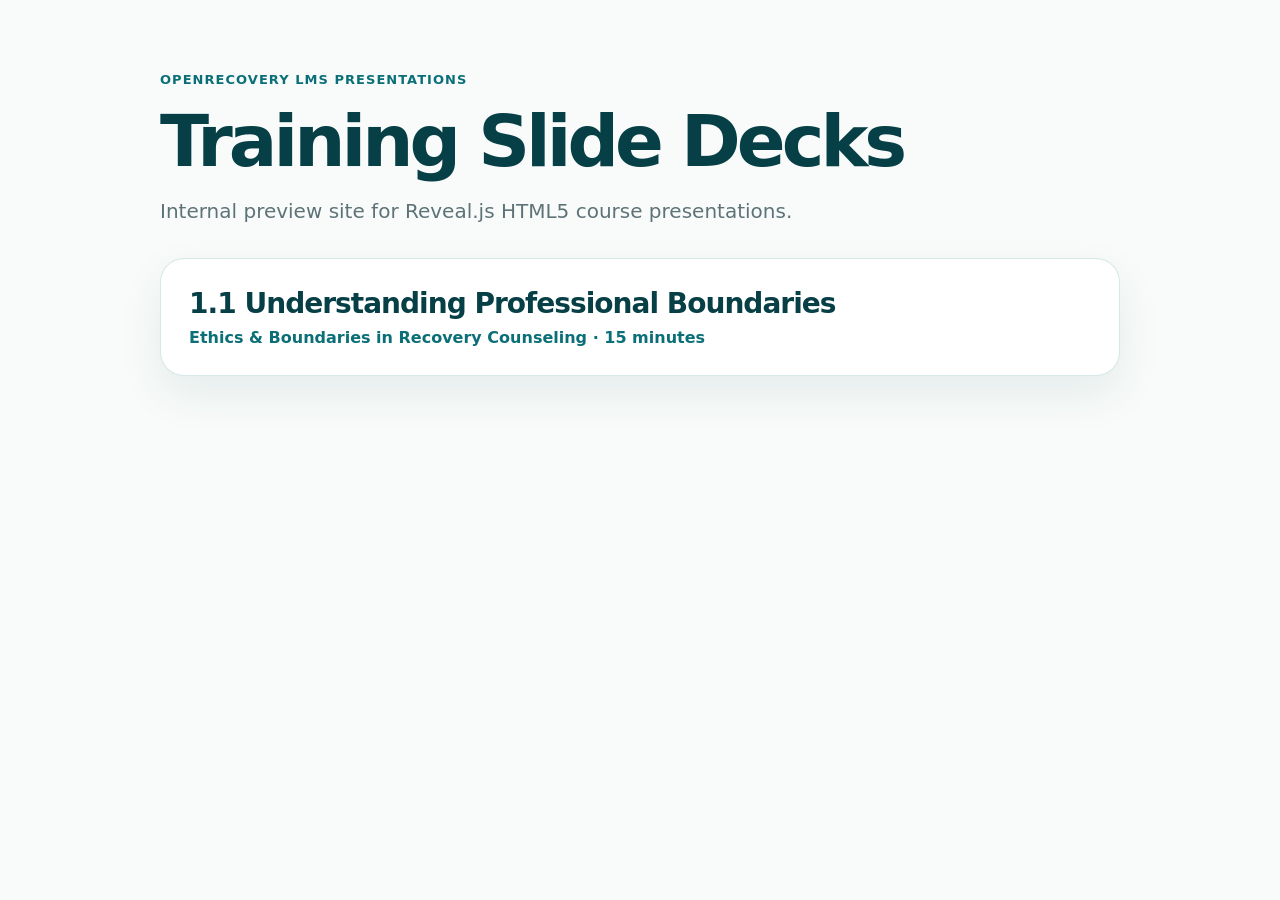
==== index.html @ e87b536c "all files" ====
<!doctype html>
<html lang="en">
<head>
  <meta charset="utf-8">
  <title>OpenRecovery Presentations</title>
  <meta name="viewport" content="width=device-width, initial-scale=1">

  <style>
    body {
      margin: 0;
      font-family: Inter, system-ui, -apple-system, BlinkMacSystemFont, "Segoe UI", sans-serif;
      background: #f8fbfa;
      color: #073f46;
    }

    main {
      max-width: 960px;
      margin: 0 auto;
      padding: 72px 24px;
    }

    .kicker {
      color: #0b6f78;
      font-weight: 800;
      letter-spacing: 0.08em;
      text-transform: uppercase;
      font-size: 13px;
    }

    h1 {
      font-size: clamp(40px, 7vw, 72px);
      line-height: 1;
      letter-spacing: -0.055em;
      margin: 18px 0 18px;
    }

    p {
      color: #5e7377;
      font-size: 20px;
      line-height: 1.45;
      max-width: 720px;
    }

    .card {
      display: block;
      margin-top: 32px;
      padding: 28px;
      border-radius: 24px;
      background: white;
      border: 1px solid rgba(11, 111, 120, 0.16);
      box-shadow: 0 18px 45px rgba(7, 63, 70, 0.08);
      text-decoration: none;
      color: #073f46;
    }

    .card:hover {
      transform: translateY(-2px);
      box-shadow: 0 22px 55px rgba(7, 63, 70, 0.12);
    }

    .card h2 {
      margin: 0 0 8px;
      font-size: 28px;
      letter-spacing: -0.035em;
    }

    .card span {
      color: #0b6f78;
      font-weight: 700;
    }
  </style>
</head>

<body>
  <main>
    <div class="kicker">OpenRecovery LMS Presentations</div>

    <h1>Training Slide Decks</h1>

    <p>
      Internal preview site for Reveal.js HTML5 course presentations.
    </p>

    <a
      class="card"
      href="./presentations/ethics-boundaries-recovery-counseling/lesson-01-understanding-professional-boundaries/"
    >
      <h2>1.1 Understanding Professional Boundaries</h2>
      <span>Ethics &amp; Boundaries in Recovery Counseling · 15 minutes</span>
    </a>
  </main>
</body>
</html>
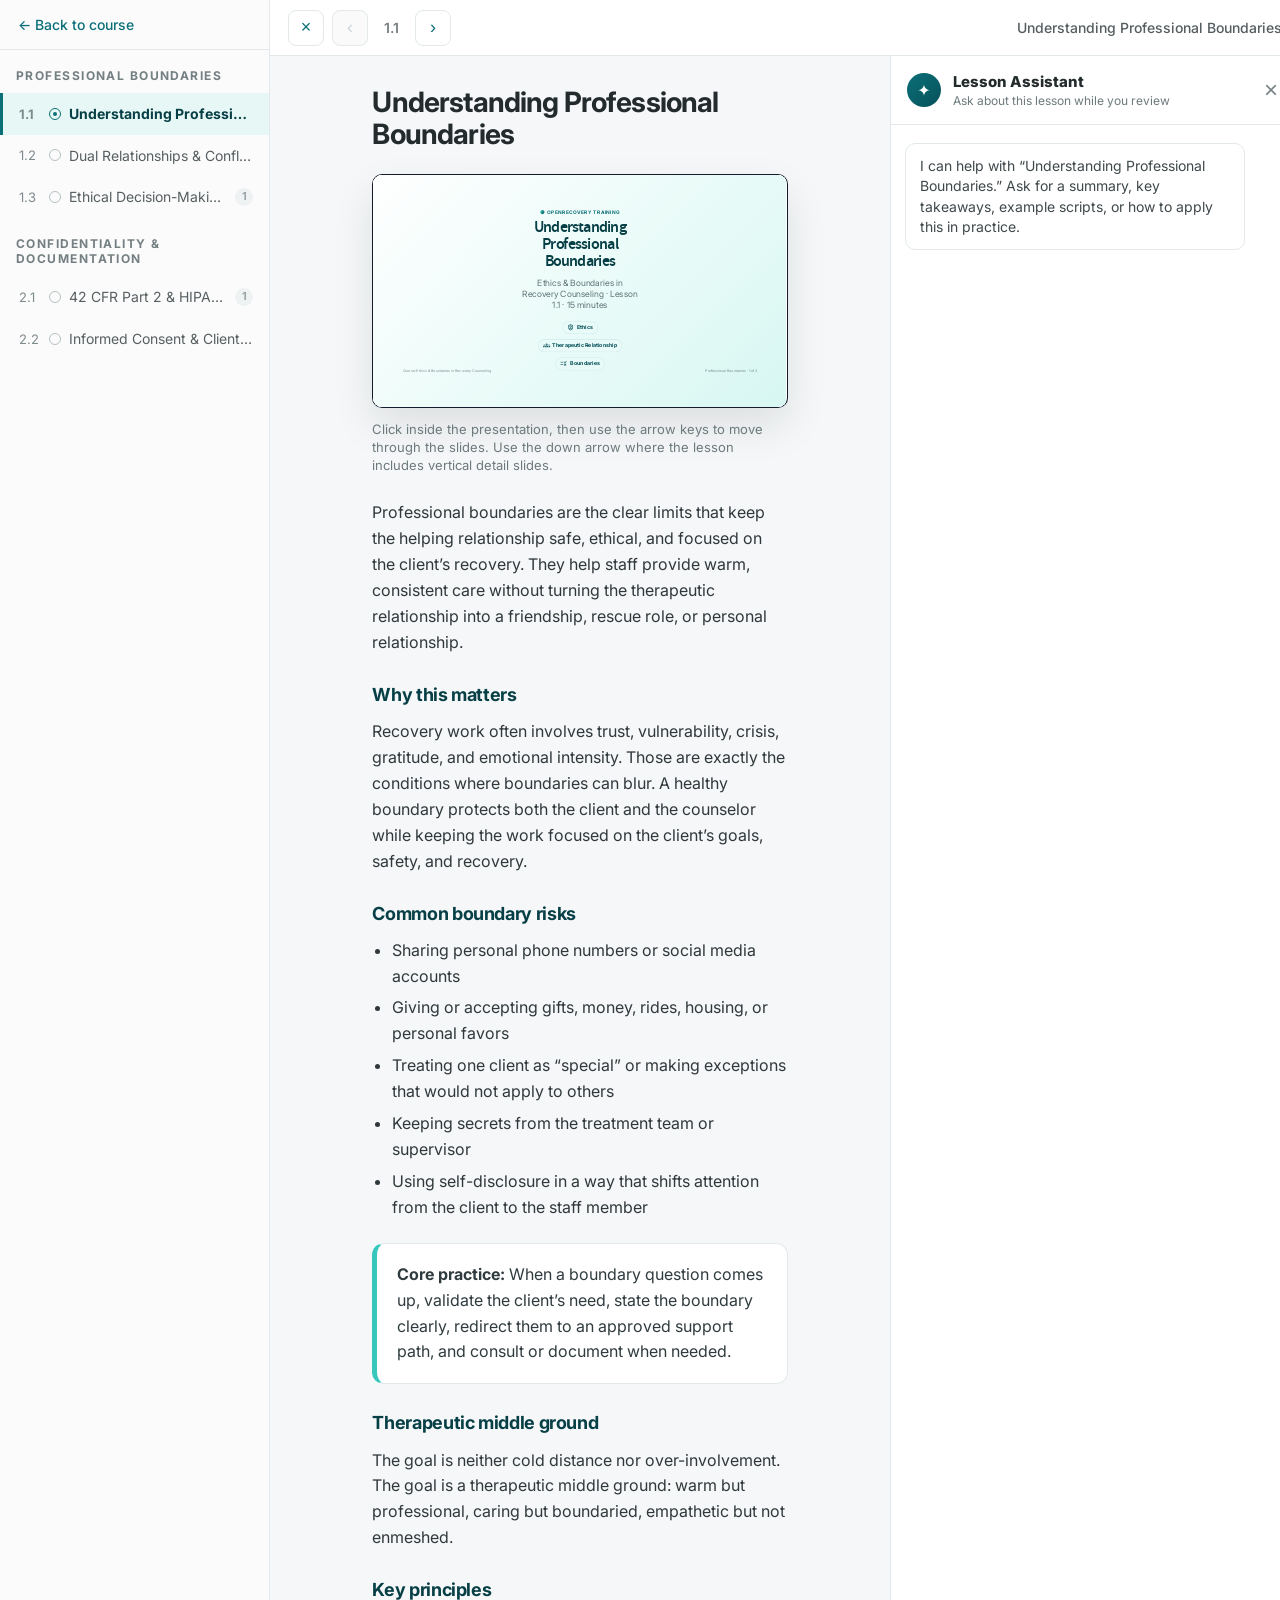
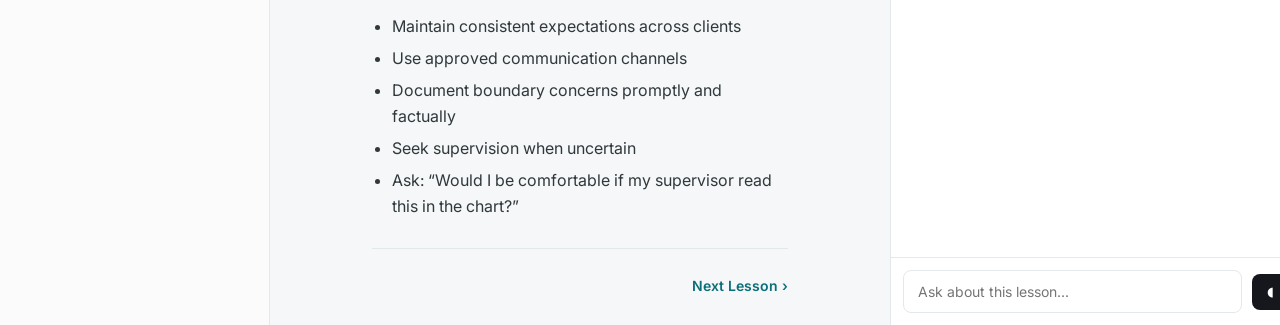
==== commit f129294d: "updated to show LMS" ====
--- a/index.html
+++ b/index.html
@@ -2,92 +2,563 @@
 <html lang="en">
 <head>
   <meta charset="utf-8">
-  <title>OpenRecovery Presentations</title>
+  <title>Understanding Professional Boundaries | OpenRecovery LMS Preview</title>
   <meta name="viewport" content="width=device-width, initial-scale=1">
 
+  <link rel="preconnect" href="https://fonts.googleapis.com">
+  <link rel="preconnect" href="https://fonts.gstatic.com" crossorigin>
+  <link href="https://fonts.googleapis.com/css2?family=Inter:wght@400;500;600;700;800&display=swap" rel="stylesheet">
+
   <style>
+    :root {
+      --or-navy: #073f46;
+      --or-deep: #07515a;
+      --or-teal: #0b6f78;
+      --or-aqua: #37c7bd;
+      --or-mint: #e9fbf8;
+      --or-bg: #f5f7f8;
+      --or-panel: #ffffff;
+      --or-border: #e3e9eb;
+      --or-text: #2e3638;
+      --or-muted: #6d7a7d;
+      --or-sidebar: #fbfbfb;
+      --or-active: #e7f7f5;
+      --or-dark: #17172a;
+    }
+
+    * {
+      box-sizing: border-box;
+    }
+
     body {
       margin: 0;
-      font-family: Inter, system-ui, -apple-system, BlinkMacSystemFont, "Segoe UI", sans-serif;
-      background: #f8fbfa;
-      color: #073f46;
-    }
-
-    main {
-      max-width: 960px;
+      font-family: "Inter", system-ui, -apple-system, BlinkMacSystemFont, "Segoe UI", sans-serif;
+      background: var(--or-bg);
+      color: var(--or-text);
+    }
+
+    .app-shell {
+      min-height: 100vh;
+      display: grid;
+      grid-template-columns: 270px minmax(620px, 1fr) 410px;
+      grid-template-rows: 56px 1fr;
+    }
+
+    .sidebar {
+      grid-row: 1 / span 2;
+      background: var(--or-sidebar);
+      border-right: 1px solid var(--or-border);
+      overflow-y: auto;
+    }
+
+    .back-link {
+      display: block;
+      padding: 16px 18px;
+      color: var(--or-teal);
+      text-decoration: none;
+      font-size: 14px;
+      font-weight: 500;
+      border-bottom: 1px solid var(--or-border);
+    }
+
+    .section-label {
+      padding: 18px 16px 10px;
+      color: #747f82;
+      font-size: 12px;
+      font-weight: 700;
+      letter-spacing: 0.12em;
+      text-transform: uppercase;
+    }
+
+    .lesson-link {
+      display: flex;
+      align-items: center;
+      gap: 8px;
+      padding: 12px 16px;
+      text-decoration: none;
+      color: #575f62;
+      font-size: 14px;
+      line-height: 1.25;
+      border-left: 3px solid transparent;
+    }
+
+    .lesson-link.active {
+      background: var(--or-active);
+      border-left-color: var(--or-teal);
+      color: var(--or-navy);
+      font-weight: 700;
+    }
+
+    .lesson-num {
+      color: #7f8a8d;
+      font-size: 13px;
+      width: 22px;
+      flex: 0 0 auto;
+    }
+
+    .lesson-dot {
+      width: 12px;
+      height: 12px;
+      border: 1.5px solid #b7c1c4;
+      border-radius: 999px;
+      flex: 0 0 auto;
+    }
+
+    .lesson-link.active .lesson-dot {
+      border-color: var(--or-teal);
+      position: relative;
+    }
+
+    .lesson-link.active .lesson-dot::after {
+      content: "";
+      position: absolute;
+      inset: 3px;
+      border-radius: 999px;
+      background: var(--or-teal);
+    }
+
+    .lesson-title-small {
+      overflow: hidden;
+      white-space: nowrap;
+      text-overflow: ellipsis;
+    }
+
+    .count-pill {
+      margin-left: auto;
+      min-width: 18px;
+      height: 18px;
+      border-radius: 999px;
+      background: #eef2f3;
+      color: #9aa4a7;
+      display: inline-grid;
+      place-items: center;
+      font-size: 11px;
+      font-weight: 700;
+    }
+
+    .topbar {
+      grid-column: 2 / span 2;
+      background: var(--or-panel);
+      border-bottom: 1px solid var(--or-border);
+      display: grid;
+      grid-template-columns: auto 1fr auto;
+      align-items: center;
+      gap: 12px;
+      padding: 0 18px;
+    }
+
+    .top-left {
+      display: flex;
+      align-items: center;
+      gap: 8px;
+    }
+
+    .icon-button {
+      width: 36px;
+      height: 36px;
+      border: 1px solid var(--or-border);
+      border-radius: 8px;
+      background: white;
+      color: var(--or-teal);
+      font-size: 18px;
+      display: inline-grid;
+      place-items: center;
+      cursor: pointer;
+    }
+
+    .icon-button.disabled {
+      color: #cbd3d6;
+      cursor: default;
+      background: #fafafa;
+    }
+
+    .lesson-step {
+      color: #797f82;
+      font-size: 14px;
+      font-weight: 600;
+      padding: 0 8px;
+    }
+
+    .top-title {
+      justify-self: end;
+      color: #555d60;
+      font-size: 14px;
+      font-weight: 500;
+    }
+
+    .main {
+      grid-column: 2;
+      background: var(--or-bg);
+      overflow-y: auto;
+      padding: 30px 8vw 28px;
+    }
+
+    .content-wrap {
+      max-width: 880px;
       margin: 0 auto;
-      padding: 72px 24px;
-    }
-
-    .kicker {
-      color: #0b6f78;
+    }
+
+    h1 {
+      margin: 0 0 24px;
+      color: #242b2d;
+      font-size: 28px;
+      line-height: 1.15;
+      letter-spacing: -0.03em;
+    }
+
+    .deck-frame {
+      width: 100%;
+      aspect-ratio: 16 / 9;
+      background: var(--or-dark);
+      border-radius: 10px;
+      overflow: hidden;
+      box-shadow: 0 18px 40px rgba(19, 25, 27, 0.10);
+      border: 1px solid rgba(7, 63, 70, 0.10);
+    }
+
+    .deck-frame iframe {
+      width: 100%;
+      height: 100%;
+      border: 0;
+      display: block;
+      background: white;
+    }
+
+    .deck-help {
+      margin: 12px 0 26px;
+      color: var(--or-muted);
+      font-size: 13px;
+      line-height: 1.4;
+    }
+
+    .lesson-body {
+      background: transparent;
+      font-size: 16px;
+      line-height: 1.62;
+      color: #30383b;
+    }
+
+    .lesson-body p {
+      margin: 0 0 16px;
+    }
+
+    .lesson-body h2 {
+      margin: 24px 0 10px;
+      color: var(--or-navy);
+      font-size: 18px;
+      letter-spacing: -0.02em;
+    }
+
+    .lesson-body ul {
+      margin: 8px 0 18px 20px;
+      padding: 0;
+    }
+
+    .lesson-body li {
+      margin: 6px 0;
+    }
+
+    .callout {
+      margin: 22px 0;
+      padding: 18px 20px;
+      background: #ffffff;
+      border: 1px solid var(--or-border);
+      border-left: 5px solid var(--or-aqua);
+      border-radius: 12px;
+      color: #2f3b3e;
+    }
+
+    .next-row {
+      display: flex;
+      justify-content: flex-end;
+      padding: 26px 0 0;
+      border-top: 1px solid var(--or-border);
+      margin-top: 28px;
+    }
+
+    .next-link {
+      color: var(--or-teal);
+      font-size: 14px;
+      font-weight: 600;
+      text-decoration: none;
+    }
+
+    .assistant {
+      grid-column: 3;
+      background: var(--or-panel);
+      border-left: 1px solid var(--or-border);
+      overflow: hidden;
+      display: grid;
+      grid-template-rows: auto 1fr auto;
+    }
+
+    .assistant-header {
+      display: flex;
+      align-items: center;
+      gap: 12px;
+      padding: 16px;
+      border-bottom: 1px solid var(--or-border);
+    }
+
+    .assistant-icon {
+      width: 34px;
+      height: 34px;
+      border-radius: 999px;
+      background: linear-gradient(135deg, var(--or-teal), var(--or-deep));
+      color: white;
+      display: grid;
+      place-items: center;
       font-weight: 800;
-      letter-spacing: 0.08em;
-      text-transform: uppercase;
-      font-size: 13px;
-    }
-
-    h1 {
-      font-size: clamp(40px, 7vw, 72px);
-      line-height: 1;
-      letter-spacing: -0.055em;
-      margin: 18px 0 18px;
-    }
-
-    p {
-      color: #5e7377;
-      font-size: 20px;
+    }
+
+    .assistant-title {
+      font-weight: 800;
+      color: #242b2d;
+      font-size: 15px;
+    }
+
+    .assistant-subtitle {
+      color: var(--or-muted);
+      font-size: 12px;
+      margin-top: 2px;
+    }
+
+    .assistant-close {
+      margin-left: auto;
+      border: 0;
+      background: transparent;
+      font-size: 24px;
+      color: #798386;
+      cursor: pointer;
+    }
+
+    .assistant-body {
+      padding: 18px 14px;
+    }
+
+    .chat-bubble {
+      border: 1px solid var(--or-border);
+      border-radius: 10px;
+      padding: 12px 14px;
+      color: #3f484b;
+      font-size: 14px;
       line-height: 1.45;
-      max-width: 720px;
-    }
-
-    .card {
-      display: block;
-      margin-top: 32px;
-      padding: 28px;
-      border-radius: 24px;
       background: white;
-      border: 1px solid rgba(11, 111, 120, 0.16);
-      box-shadow: 0 18px 45px rgba(7, 63, 70, 0.08);
-      text-decoration: none;
-      color: #073f46;
-    }
-
-    .card:hover {
-      transform: translateY(-2px);
-      box-shadow: 0 22px 55px rgba(7, 63, 70, 0.12);
-    }
-
-    .card h2 {
-      margin: 0 0 8px;
-      font-size: 28px;
-      letter-spacing: -0.035em;
-    }
-
-    .card span {
-      color: #0b6f78;
-      font-weight: 700;
+      max-width: 340px;
+    }
+
+    .assistant-input {
+      border-top: 1px solid var(--or-border);
+      padding: 12px;
+      display: flex;
+      gap: 10px;
+      align-items: center;
+    }
+
+    .assistant-input input {
+      flex: 1;
+      border: 1px solid var(--or-border);
+      border-radius: 8px;
+      padding: 12px 14px;
+      font: inherit;
+      font-size: 14px;
+      outline: none;
+    }
+
+    .mic {
+      width: 36px;
+      height: 36px;
+      border-radius: 8px;
+      border: 0;
+      background: #16161d;
+      color: white;
+      cursor: pointer;
+    }
+
+    @media (max-width: 1200px) {
+      .app-shell {
+        grid-template-columns: 250px minmax(0, 1fr);
+      }
+
+      .assistant {
+        display: none;
+      }
+
+      .topbar {
+        grid-column: 2;
+      }
+
+      .main {
+        grid-column: 2;
+        padding-left: 5vw;
+        padding-right: 5vw;
+      }
+    }
+
+    @media (max-width: 820px) {
+      .app-shell {
+        display: block;
+      }
+
+      .sidebar {
+        display: none;
+      }
+
+      .topbar {
+        height: 56px;
+      }
+
+      .main {
+        padding: 24px 18px;
+      }
+
+      .top-title {
+        display: none;
+      }
+
+      h1 {
+        font-size: 24px;
+      }
     }
   </style>
 </head>
 
 <body>
-  <main>
-    <div class="kicker">OpenRecovery LMS Presentations</div>
-
-    <h1>Training Slide Decks</h1>
-
-    <p>
-      Internal preview site for Reveal.js HTML5 course presentations.
-    </p>
-
-    <a
-      class="card"
-      href="./presentations/ethics-boundaries-recovery-counseling/lesson-01-understanding-professional-boundaries/"
-    >
-      <h2>1.1 Understanding Professional Boundaries</h2>
-      <span>Ethics &amp; Boundaries in Recovery Counseling · 15 minutes</span>
-    </a>
-  </main>
+  <div class="app-shell">
+    <aside class="sidebar">
+      <a class="back-link" href="#">← Back to course</a>
+
+      <div class="section-label">Professional Boundaries</div>
+
+      <a class="lesson-link active" href="#">
+        <span class="lesson-num">1.1</span>
+        <span class="lesson-dot"></span>
+        <span class="lesson-title-small">Understanding Professional Boundaries</span>
+      </a>
+
+      <a class="lesson-link" href="#">
+        <span class="lesson-num">1.2</span>
+        <span class="lesson-dot"></span>
+        <span class="lesson-title-small">Dual Relationships &amp; Conflicts...</span>
+      </a>
+
+      <a class="lesson-link" href="#">
+        <span class="lesson-num">1.3</span>
+        <span class="lesson-dot"></span>
+        <span class="lesson-title-small">Ethical Decision-Making in Practice</span>
+        <span class="count-pill">1</span>
+      </a>
+
+      <div class="section-label">Confidentiality &amp;<br>Documentation</div>
+
+      <a class="lesson-link" href="#">
+        <span class="lesson-num">2.1</span>
+        <span class="lesson-dot"></span>
+        <span class="lesson-title-small">42 CFR Part 2 &amp; HIPAA Essentials</span>
+        <span class="count-pill">1</span>
+      </a>
+
+      <a class="lesson-link" href="#">
+        <span class="lesson-num">2.2</span>
+        <span class="lesson-dot"></span>
+        <span class="lesson-title-small">Informed Consent &amp; Client Rights</span>
+      </a>
+    </aside>
+
+    <header class="topbar">
+      <div class="top-left">
+        <button class="icon-button" aria-label="Close">×</button>
+        <button class="icon-button disabled" aria-label="Previous">‹</button>
+        <span class="lesson-step">1.1</span>
+        <button class="icon-button" aria-label="Next">›</button>
+      </div>
+
+      <div></div>
+
+      <div class="top-title">Understanding Professional Boundaries</div>
+    </header>
+
+    <main class="main">
+      <div class="content-wrap">
+        <h1>Understanding Professional Boundaries</h1>
+
+        <div class="deck-frame">
+          <iframe
+            title="Understanding Professional Boundaries slide deck"
+            src="./presentations/ethics-boundaries-recovery-counseling/lesson-01-understanding-professional-boundaries/"
+            allowfullscreen
+          ></iframe>
+        </div>
+
+        <p class="deck-help">
+          Click inside the presentation, then use the arrow keys to move through the slides. Use the down arrow where the lesson includes vertical detail slides.
+        </p>
+
+        <div class="lesson-body">
+          <p>
+            Professional boundaries are the clear limits that keep the helping relationship safe, ethical, and focused on the client’s recovery. They help staff provide warm, consistent care without turning the therapeutic relationship into a friendship, rescue role, or personal relationship.
+          </p>
+
+          <h2>Why this matters</h2>
+          <p>
+            Recovery work often involves trust, vulnerability, crisis, gratitude, and emotional intensity. Those are exactly the conditions where boundaries can blur. A healthy boundary protects both the client and the counselor while keeping the work focused on the client’s goals, safety, and recovery.
+          </p>
+
+          <h2>Common boundary risks</h2>
+          <ul>
+            <li>Sharing personal phone numbers or social media accounts</li>
+            <li>Giving or accepting gifts, money, rides, housing, or personal favors</li>
+            <li>Treating one client as “special” or making exceptions that would not apply to others</li>
+            <li>Keeping secrets from the treatment team or supervisor</li>
+            <li>Using self-disclosure in a way that shifts attention from the client to the staff member</li>
+          </ul>
+
+          <div class="callout">
+            <strong>Core practice:</strong> When a boundary question comes up, validate the client’s need, state the boundary clearly, redirect them to an approved support path, and consult or document when needed.
+          </div>
+
+          <h2>Therapeutic middle ground</h2>
+          <p>
+            The goal is neither cold distance nor over-involvement. The goal is a therapeutic middle ground: warm but professional, caring but boundaried, empathetic but not enmeshed.
+          </p>
+
+          <h2>Key principles</h2>
+          <ul>
+            <li>Maintain consistent expectations across clients</li>
+            <li>Use approved communication channels</li>
+            <li>Document boundary concerns promptly and factually</li>
+            <li>Seek supervision when uncertain</li>
+            <li>Ask: “Would I be comfortable if my supervisor read this in the chart?”</li>
+          </ul>
+
+          <div class="next-row">
+            <a class="next-link" href="#">Next Lesson ›</a>
+          </div>
+        </div>
+      </div>
+    </main>
+
+    <aside class="assistant">
+      <div class="assistant-header">
+        <div class="assistant-icon">✦</div>
+        <div>
+          <div class="assistant-title">Lesson Assistant</div>
+          <div class="assistant-subtitle">Ask about this lesson while you review</div>
+        </div>
+        <button class="assistant-close" aria-label="Close assistant">×</button>
+      </div>
+
+      <div class="assistant-body">
+        <div class="chat-bubble">
+          I can help with “Understanding Professional Boundaries.” Ask for a summary, key takeaways, example scripts, or how to apply this in practice.
+        </div>
+      </div>
+
+      <div class="assistant-input">
+        <input type="text" placeholder="Ask about this lesson..." aria-label="Ask about this lesson">
+        <button class="mic" aria-label="Voice input">◖</button>
+      </div>
+    </aside>
+  </div>
 </body>
-</html>+</html>
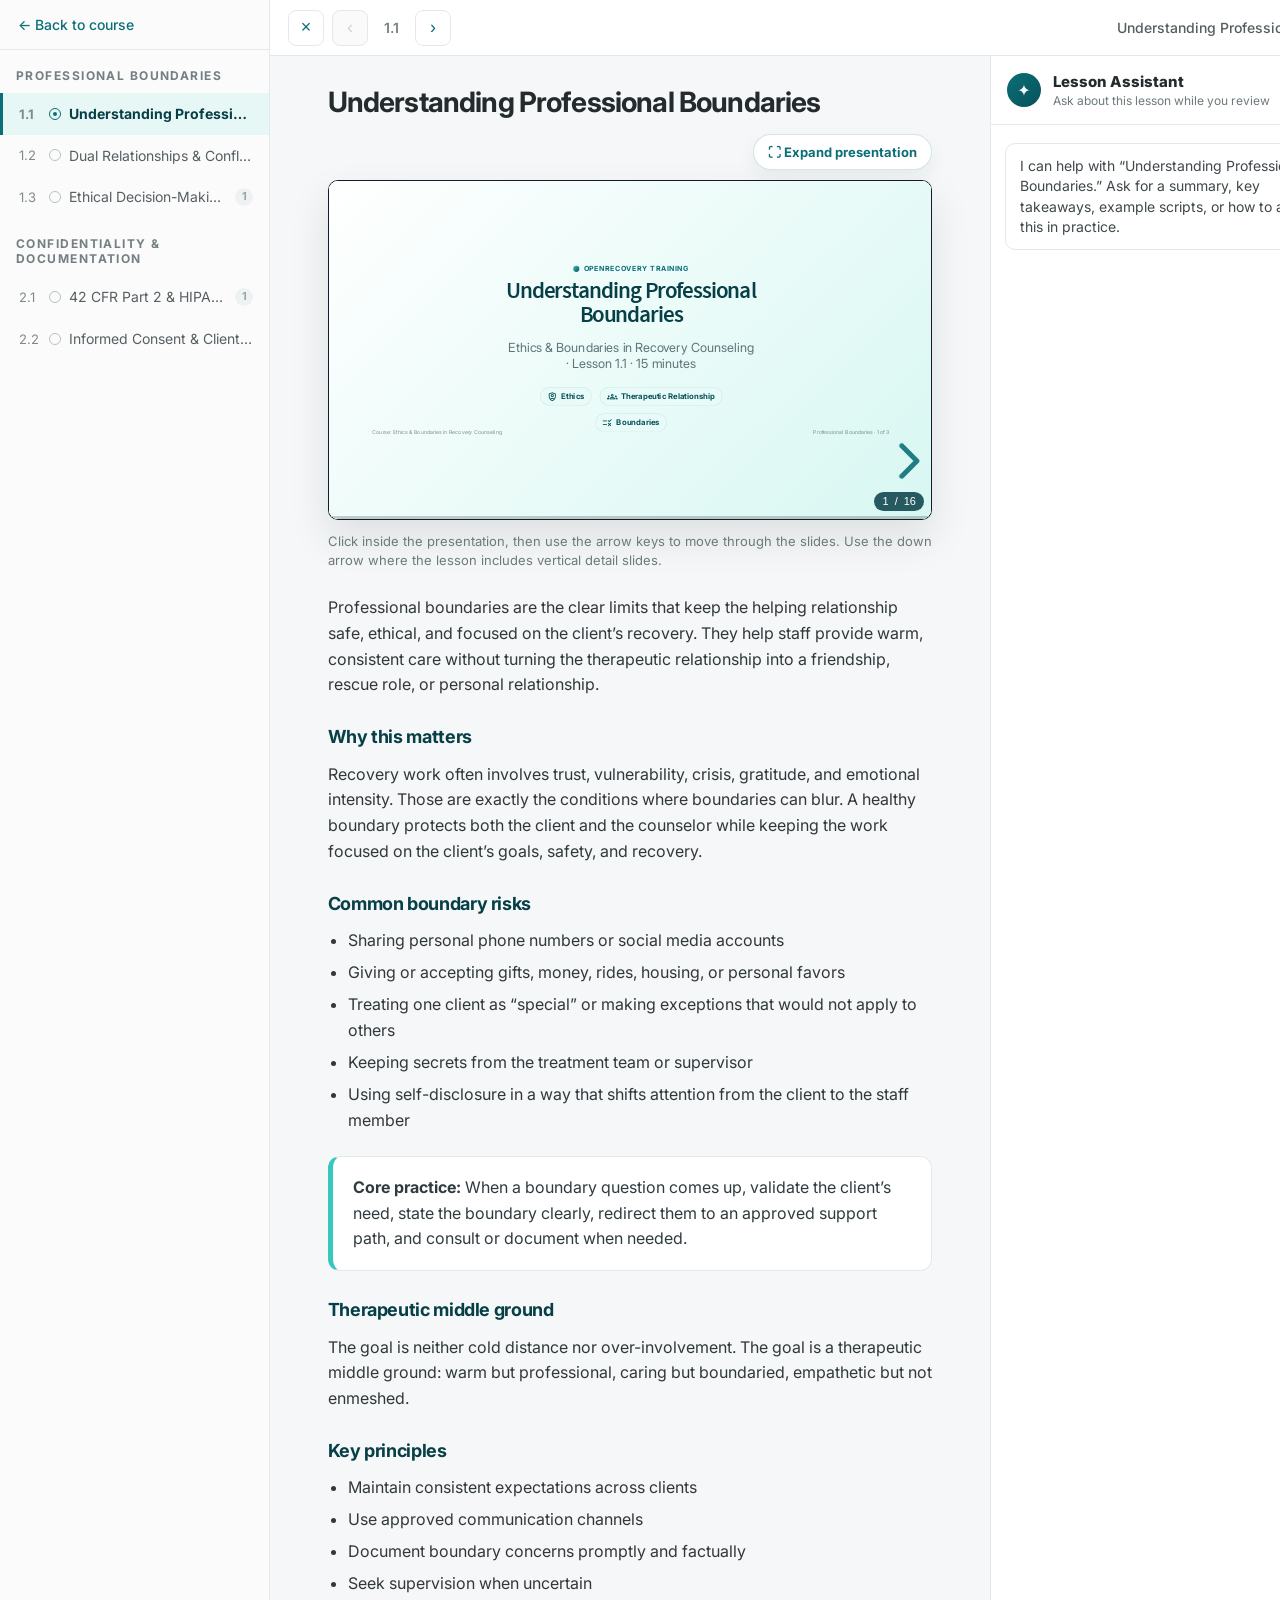
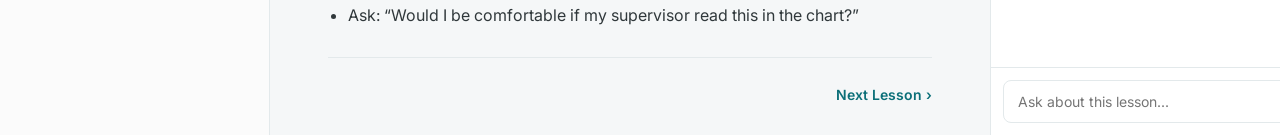
==== commit 9ed17add: "expanded view and smaller arrows" ====
--- a/index.html
+++ b/index.html
@@ -40,7 +40,7 @@
     .app-shell {
       min-height: 100vh;
       display: grid;
-      grid-template-columns: 270px minmax(620px, 1fr) 410px;
+      grid-template-columns: 270px minmax(720px, 1fr) 410px;
       grid-template-rows: 56px 1fr;
     }
 
@@ -190,11 +190,11 @@
       grid-column: 2;
       background: var(--or-bg);
       overflow-y: auto;
-      padding: 30px 8vw 28px;
+      padding: 30px 4.5vw 28px;
     }
 
     .content-wrap {
-      max-width: 880px;
+      max-width: 1040px;
       margin: 0 auto;
     }
 
@@ -204,6 +204,33 @@
       font-size: 28px;
       line-height: 1.15;
       letter-spacing: -0.03em;
+    }
+
+    .deck-toolbar {
+      display: flex;
+      justify-content: flex-end;
+      align-items: center;
+      margin: -8px 0 10px;
+    }
+
+    .fullscreen-button {
+      display: inline-flex;
+      align-items: center;
+      gap: 8px;
+      border: 1px solid rgba(11, 111, 120, 0.18);
+      background: white;
+      color: var(--or-teal);
+      border-radius: 999px;
+      padding: 9px 14px;
+      font: inherit;
+      font-size: 13px;
+      font-weight: 700;
+      cursor: pointer;
+      box-shadow: 0 8px 20px rgba(7, 63, 70, 0.06);
+    }
+
+    .fullscreen-button:hover {
+      background: var(--or-mint);
     }
 
     .deck-frame {
@@ -214,6 +241,18 @@
       overflow: hidden;
       box-shadow: 0 18px 40px rgba(19, 25, 27, 0.10);
       border: 1px solid rgba(7, 63, 70, 0.10);
+    }
+
+    .deck-frame:fullscreen {
+      border-radius: 0;
+      width: 100vw;
+      height: 100vh;
+      background: #000;
+    }
+
+    .deck-frame:fullscreen iframe {
+      width: 100vw;
+      height: 100vh;
     }
 
     .deck-frame iframe {
@@ -482,10 +521,17 @@
       <div class="content-wrap">
         <h1>Understanding Professional Boundaries</h1>
 
-        <div class="deck-frame">
+        <div class="deck-toolbar">
+          <button class="fullscreen-button" id="fullscreenDeck" type="button">
+            ⛶ Expand presentation
+          </button>
+        </div>
+
+        <div class="deck-frame" id="deckFrame">
           <iframe
             title="Understanding Professional Boundaries slide deck"
-            src="./presentations/ethics-boundaries-recovery-counseling/lesson-01-understanding-professional-boundaries/"
+            src="./presentations/ethics-boundaries-recovery-counseling/lesson-01-understanding-professional-boundaries/index.html"
+            allow="fullscreen"
             allowfullscreen
           ></iframe>
         </div>
@@ -560,5 +606,23 @@
       </div>
     </aside>
   </div>
+
+  <script>
+    const deckFrame = document.getElementById("deckFrame");
+    const fullscreenButton = document.getElementById("fullscreenDeck");
+
+    fullscreenButton.addEventListener("click", async () => {
+      if (!document.fullscreenElement) {
+        await deckFrame.requestFullscreen();
+        fullscreenButton.textContent = "Esc to exit full screen";
+      }
+    });
+
+    document.addEventListener("fullscreenchange", () => {
+      if (!document.fullscreenElement) {
+        fullscreenButton.textContent = "⛶ Expand presentation";
+      }
+    });
+  </script>
 </body>
 </html>
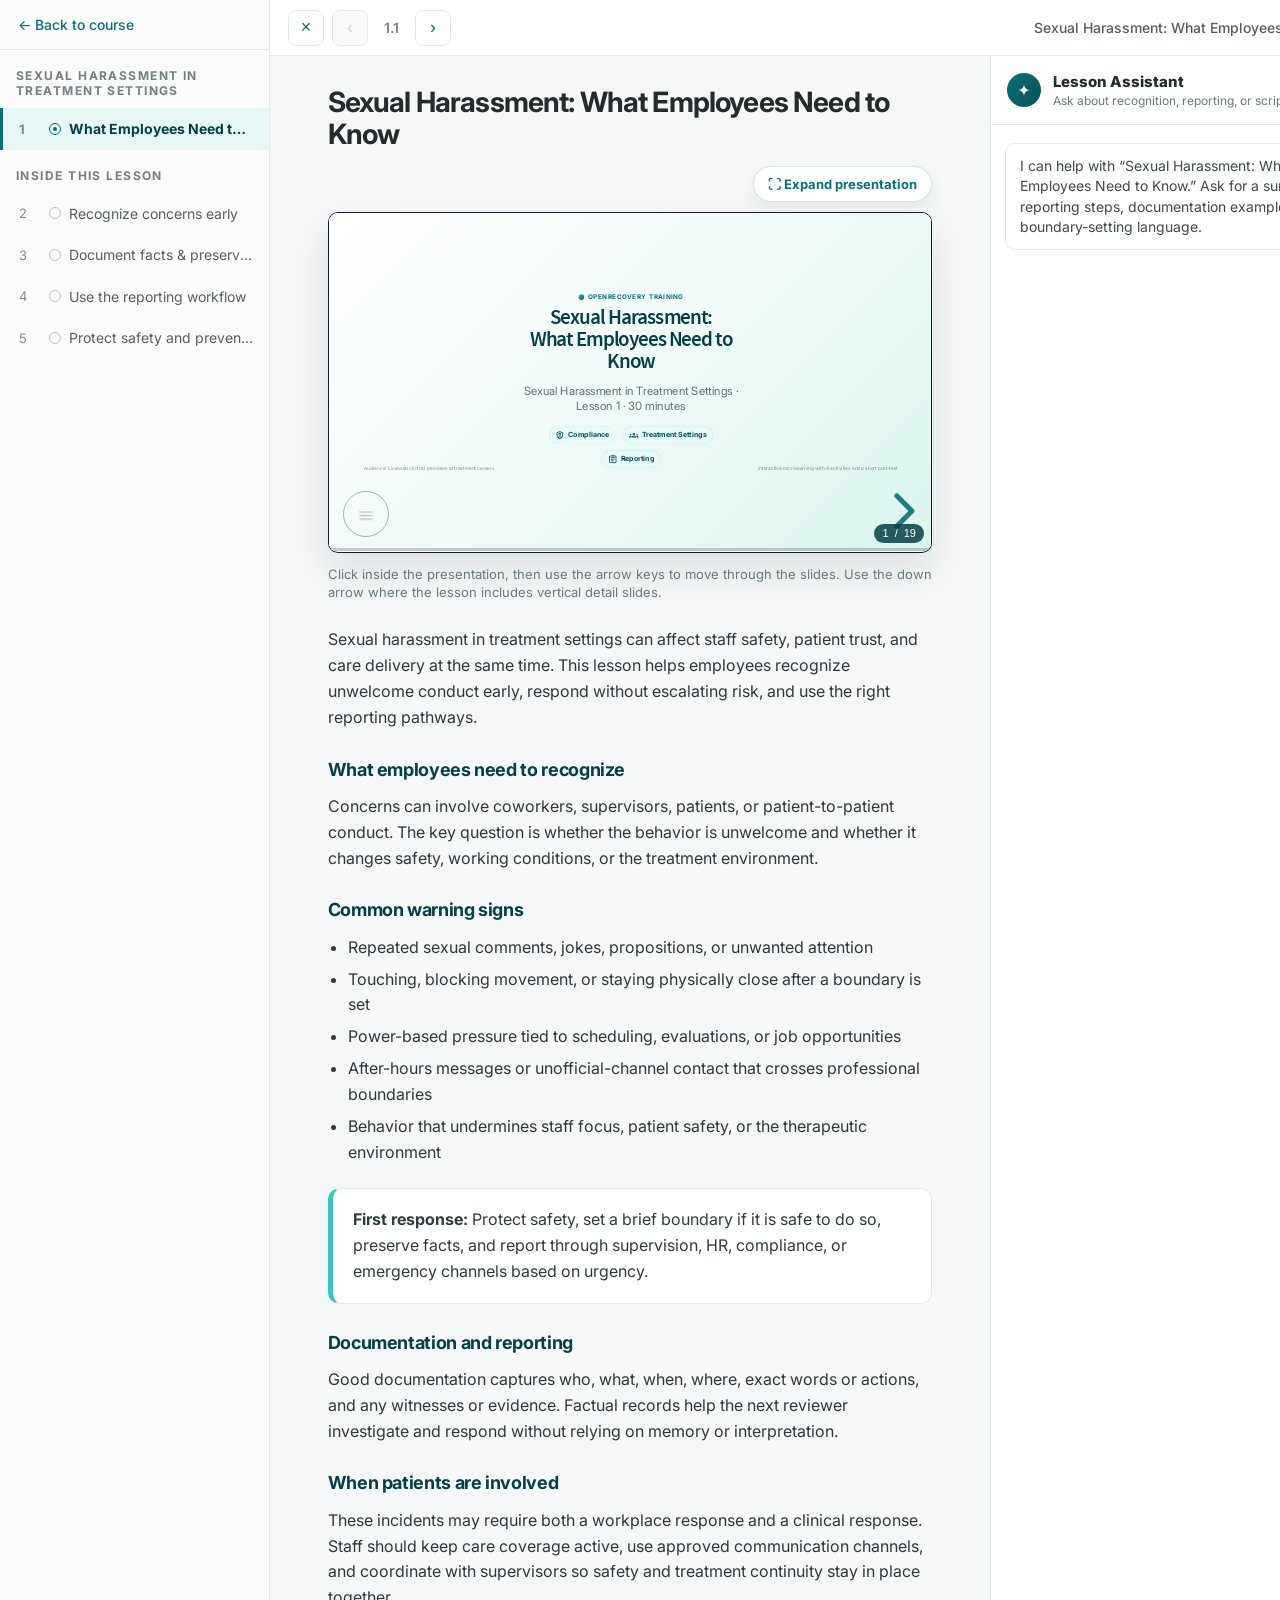
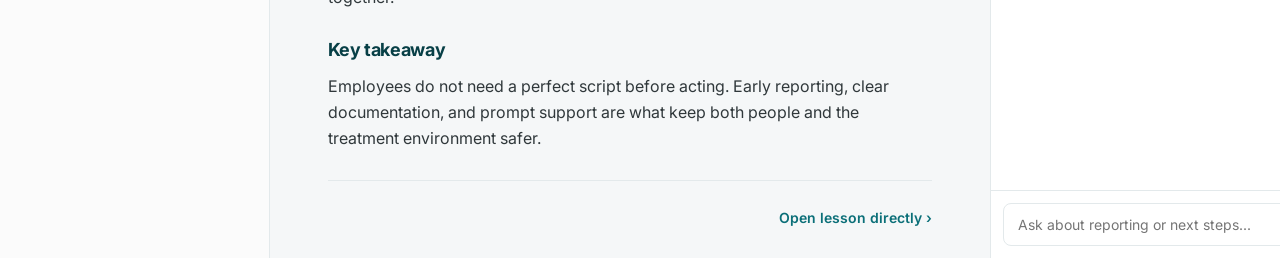
==== commit 4bd2be01: "updated the slide navigator" ====
--- a/index.html
+++ b/index.html
@@ -2,7 +2,7 @@
 <html lang="en">
 <head>
   <meta charset="utf-8">
-  <title>Understanding Professional Boundaries | OpenRecovery LMS Preview</title>
+  <title>Sexual Harassment: What Employees Need to Know | OpenRecovery LMS Preview</title>
   <meta name="viewport" content="width=device-width, initial-scale=1">
 
   <link rel="preconnect" href="https://fonts.googleapis.com">
@@ -467,40 +467,38 @@
     <aside class="sidebar">
       <a class="back-link" href="#">← Back to course</a>
 
-      <div class="section-label">Professional Boundaries</div>
-
-      <a class="lesson-link active" href="#">
-        <span class="lesson-num">1.1</span>
+      <div class="section-label">Sexual Harassment in Treatment Settings</div>
+
+      <a class="lesson-link active" href="./presentations/sexual-harassment-in-treatment-settings/lesson-01-what-employees-need-to-know/index.html?v=20260520-0800">
+        <span class="lesson-num">1</span>
         <span class="lesson-dot"></span>
-        <span class="lesson-title-small">Understanding Professional Boundaries</span>
+        <span class="lesson-title-small">What Employees Need to Know</span>
       </a>
 
-      <a class="lesson-link" href="#">
-        <span class="lesson-num">1.2</span>
+      <div class="section-label">Inside This Lesson</div>
+
+      <a class="lesson-link" href="./presentations/sexual-harassment-in-treatment-settings/lesson-01-what-employees-need-to-know/index.html?v=20260520-0800">
+        <span class="lesson-num">2</span>
         <span class="lesson-dot"></span>
-        <span class="lesson-title-small">Dual Relationships &amp; Conflicts...</span>
+        <span class="lesson-title-small">Recognize concerns early</span>
       </a>
 
-      <a class="lesson-link" href="#">
-        <span class="lesson-num">1.3</span>
+      <a class="lesson-link" href="./presentations/sexual-harassment-in-treatment-settings/lesson-01-what-employees-need-to-know/index.html?v=20260520-0800">
+        <span class="lesson-num">3</span>
         <span class="lesson-dot"></span>
-        <span class="lesson-title-small">Ethical Decision-Making in Practice</span>
-        <span class="count-pill">1</span>
+        <span class="lesson-title-small">Document facts &amp; preserve evidence</span>
       </a>
 
-      <div class="section-label">Confidentiality &amp;<br>Documentation</div>
-
-      <a class="lesson-link" href="#">
-        <span class="lesson-num">2.1</span>
+      <a class="lesson-link" href="./presentations/sexual-harassment-in-treatment-settings/lesson-01-what-employees-need-to-know/index.html?v=20260520-0800">
+        <span class="lesson-num">4</span>
         <span class="lesson-dot"></span>
-        <span class="lesson-title-small">42 CFR Part 2 &amp; HIPAA Essentials</span>
-        <span class="count-pill">1</span>
+        <span class="lesson-title-small">Use the reporting workflow</span>
       </a>
 
-      <a class="lesson-link" href="#">
-        <span class="lesson-num">2.2</span>
+      <a class="lesson-link" href="./presentations/sexual-harassment-in-treatment-settings/lesson-01-what-employees-need-to-know/index.html?v=20260520-0800">
+        <span class="lesson-num">5</span>
         <span class="lesson-dot"></span>
-        <span class="lesson-title-small">Informed Consent &amp; Client Rights</span>
+        <span class="lesson-title-small">Protect safety and prevent retaliation</span>
       </a>
     </aside>
 
@@ -514,12 +512,12 @@
 
       <div></div>
 
-      <div class="top-title">Understanding Professional Boundaries</div>
+      <div class="top-title">Sexual Harassment: What Employees Need to Know</div>
     </header>
 
     <main class="main">
       <div class="content-wrap">
-        <h1>Understanding Professional Boundaries</h1>
+        <h1>Sexual Harassment: What Employees Need to Know</h1>
 
         <div class="deck-toolbar">
           <button class="fullscreen-button" id="fullscreenDeck" type="button">
@@ -529,8 +527,8 @@
 
         <div class="deck-frame" id="deckFrame">
           <iframe
-            title="Understanding Professional Boundaries slide deck"
-            src="./presentations/ethics-boundaries-recovery-counseling/lesson-01-understanding-professional-boundaries/index.html"
+            title="Sexual Harassment: What Employees Need to Know slide deck"
+            src="./presentations/sexual-harassment-in-treatment-settings/lesson-01-what-employees-need-to-know/index.html?v=20260520-0800"
             allow="fullscreen"
             allowfullscreen
           ></iframe>
@@ -542,43 +540,44 @@
 
         <div class="lesson-body">
           <p>
-            Professional boundaries are the clear limits that keep the helping relationship safe, ethical, and focused on the client’s recovery. They help staff provide warm, consistent care without turning the therapeutic relationship into a friendship, rescue role, or personal relationship.
+            Sexual harassment in treatment settings can affect staff safety, patient trust, and care delivery at the same time. This lesson helps employees recognize unwelcome conduct early, respond without escalating risk, and use the right reporting pathways.
           </p>
 
-          <h2>Why this matters</h2>
+          <h2>What employees need to recognize</h2>
           <p>
-            Recovery work often involves trust, vulnerability, crisis, gratitude, and emotional intensity. Those are exactly the conditions where boundaries can blur. A healthy boundary protects both the client and the counselor while keeping the work focused on the client’s goals, safety, and recovery.
+            Concerns can involve coworkers, supervisors, patients, or patient-to-patient conduct. The key question is whether the behavior is unwelcome and whether it changes safety, working conditions, or the treatment environment.
           </p>
 
-          <h2>Common boundary risks</h2>
+          <h2>Common warning signs</h2>
           <ul>
-            <li>Sharing personal phone numbers or social media accounts</li>
-            <li>Giving or accepting gifts, money, rides, housing, or personal favors</li>
-            <li>Treating one client as “special” or making exceptions that would not apply to others</li>
-            <li>Keeping secrets from the treatment team or supervisor</li>
-            <li>Using self-disclosure in a way that shifts attention from the client to the staff member</li>
+            <li>Repeated sexual comments, jokes, propositions, or unwanted attention</li>
+            <li>Touching, blocking movement, or staying physically close after a boundary is set</li>
+            <li>Power-based pressure tied to scheduling, evaluations, or job opportunities</li>
+            <li>After-hours messages or unofficial-channel contact that crosses professional boundaries</li>
+            <li>Behavior that undermines staff focus, patient safety, or the therapeutic environment</li>
           </ul>
 
           <div class="callout">
-            <strong>Core practice:</strong> When a boundary question comes up, validate the client’s need, state the boundary clearly, redirect them to an approved support path, and consult or document when needed.
+            <strong>First response:</strong> Protect safety, set a brief boundary if it is safe to do so, preserve facts, and report through supervision, HR, compliance, or emergency channels based on urgency.
           </div>
 
-          <h2>Therapeutic middle ground</h2>
+          <h2>Documentation and reporting</h2>
           <p>
-            The goal is neither cold distance nor over-involvement. The goal is a therapeutic middle ground: warm but professional, caring but boundaried, empathetic but not enmeshed.
+            Good documentation captures who, what, when, where, exact words or actions, and any witnesses or evidence. Factual records help the next reviewer investigate and respond without relying on memory or interpretation.
           </p>
 
-          <h2>Key principles</h2>
-          <ul>
-            <li>Maintain consistent expectations across clients</li>
-            <li>Use approved communication channels</li>
-            <li>Document boundary concerns promptly and factually</li>
-            <li>Seek supervision when uncertain</li>
-            <li>Ask: “Would I be comfortable if my supervisor read this in the chart?”</li>
-          </ul>
+          <h2>When patients are involved</h2>
+          <p>
+            These incidents may require both a workplace response and a clinical response. Staff should keep care coverage active, use approved communication channels, and coordinate with supervisors so safety and treatment continuity stay in place together.
+          </p>
+
+          <h2>Key takeaway</h2>
+          <p>
+            Employees do not need a perfect script before acting. Early reporting, clear documentation, and prompt support are what keep both people and the treatment environment safer.
+          </p>
 
           <div class="next-row">
-            <a class="next-link" href="#">Next Lesson ›</a>
+            <a class="next-link" href="./presentations/sexual-harassment-in-treatment-settings/lesson-01-what-employees-need-to-know/index.html?v=20260520-0800">Open lesson directly ›</a>
           </div>
         </div>
       </div>
@@ -589,19 +588,19 @@
         <div class="assistant-icon">✦</div>
         <div>
           <div class="assistant-title">Lesson Assistant</div>
-          <div class="assistant-subtitle">Ask about this lesson while you review</div>
+          <div class="assistant-subtitle">Ask about recognition, reporting, or scripts</div>
         </div>
         <button class="assistant-close" aria-label="Close assistant">×</button>
       </div>
 
       <div class="assistant-body">
         <div class="chat-bubble">
-          I can help with “Understanding Professional Boundaries.” Ask for a summary, key takeaways, example scripts, or how to apply this in practice.
+          I can help with “Sexual Harassment: What Employees Need to Know.” Ask for a summary, reporting steps, documentation examples, or boundary-setting language.
         </div>
       </div>
 
       <div class="assistant-input">
-        <input type="text" placeholder="Ask about this lesson..." aria-label="Ask about this lesson">
+        <input type="text" placeholder="Ask about reporting or next steps..." aria-label="Ask about reporting or next steps">
         <button class="mic" aria-label="Voice input">◖</button>
       </div>
     </aside>
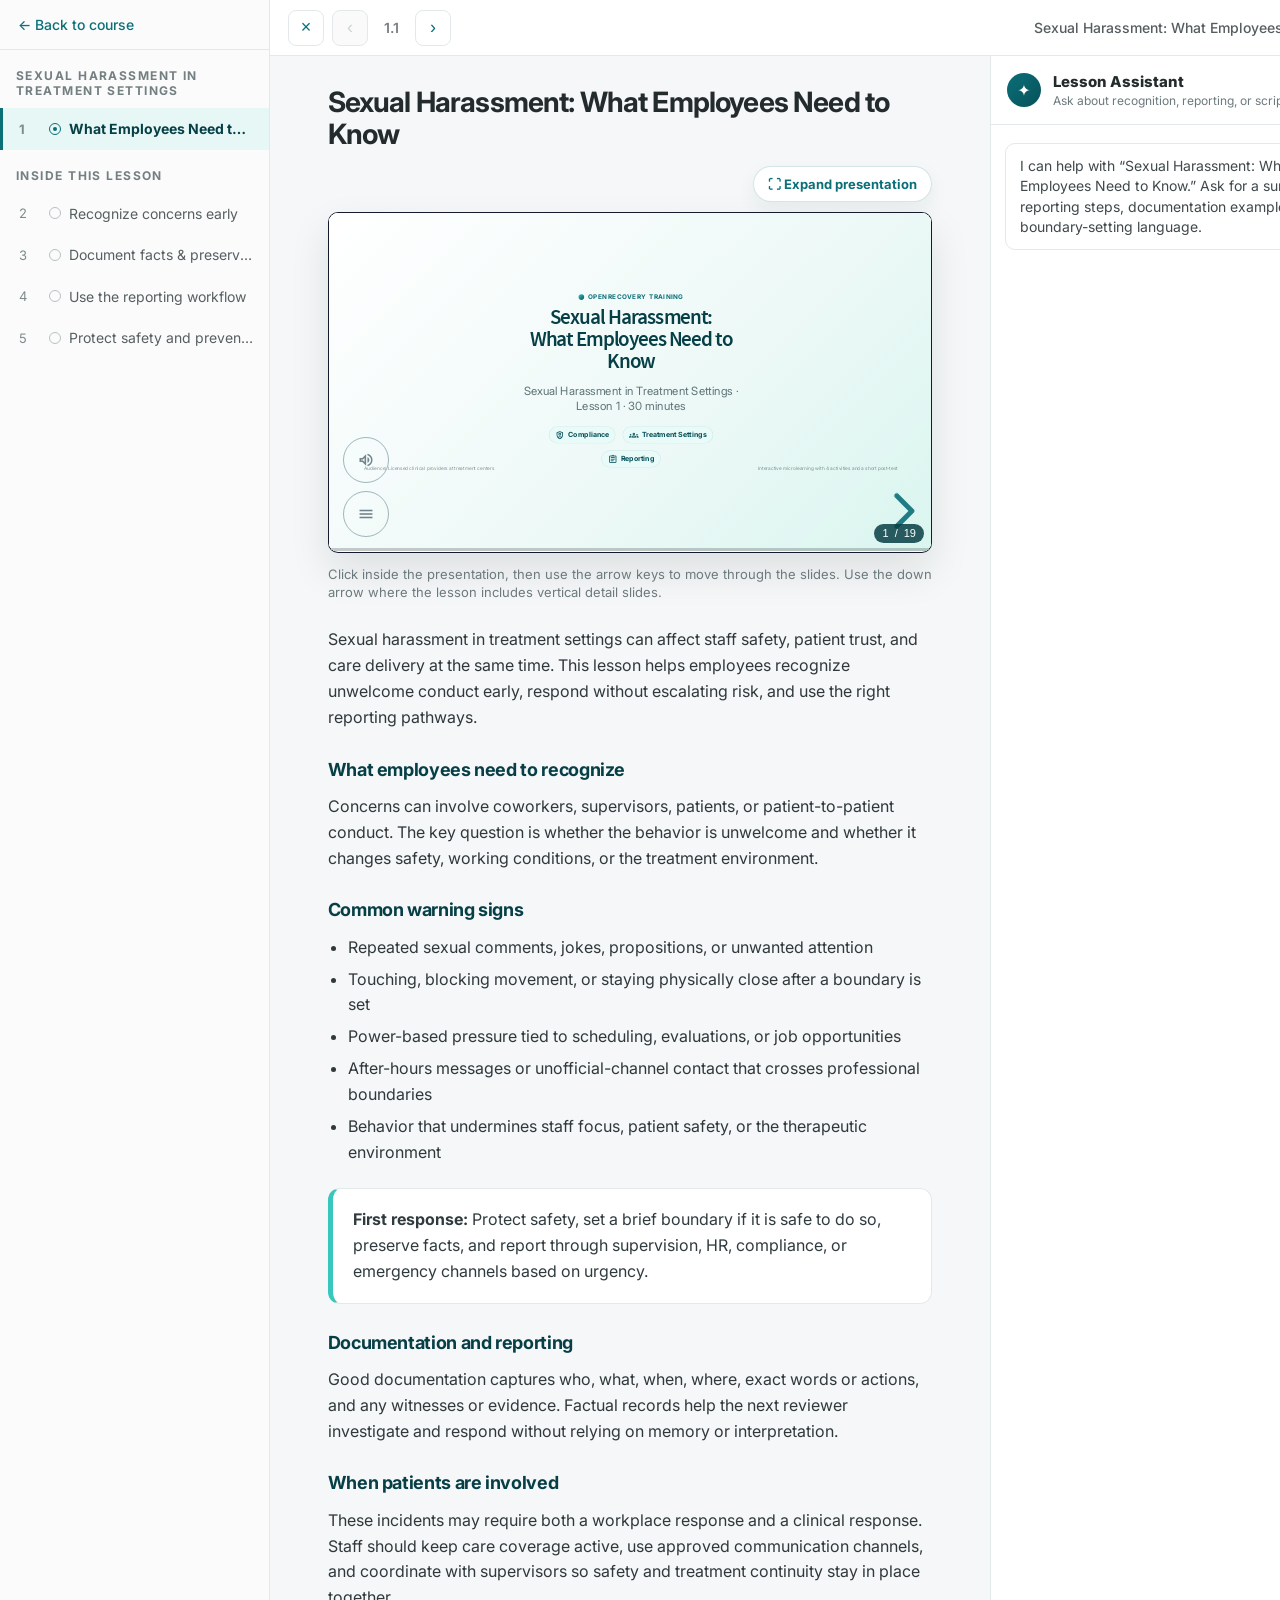
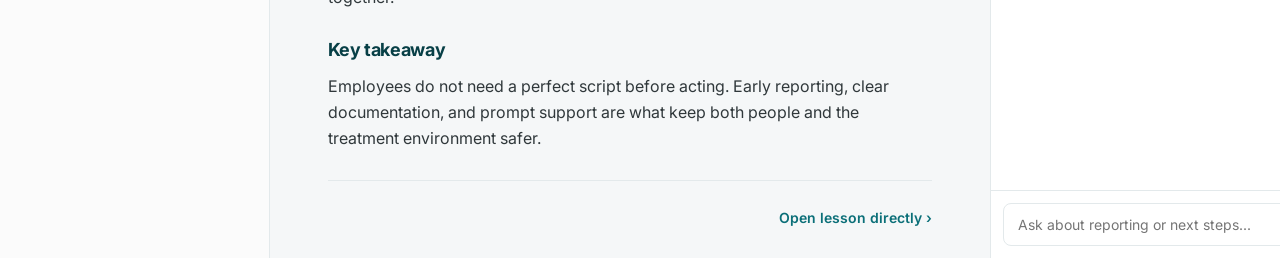
==== commit 6814f2f2: "Add ElevenLabs voiceover pipeline and narrated lesson UI" ====
--- a/index.html
+++ b/index.html
@@ -469,7 +469,7 @@
 
       <div class="section-label">Sexual Harassment in Treatment Settings</div>
 
-      <a class="lesson-link active" href="./presentations/sexual-harassment-in-treatment-settings/lesson-01-what-employees-need-to-know/index.html?v=20260520-0800">
+      <a class="lesson-link active" href="./presentations/sexual-harassment-in-treatment-settings/lesson-01-what-employees-need-to-know/index.html?v=20260520-1210">
         <span class="lesson-num">1</span>
         <span class="lesson-dot"></span>
         <span class="lesson-title-small">What Employees Need to Know</span>
@@ -477,25 +477,25 @@
 
       <div class="section-label">Inside This Lesson</div>
 
-      <a class="lesson-link" href="./presentations/sexual-harassment-in-treatment-settings/lesson-01-what-employees-need-to-know/index.html?v=20260520-0800">
+      <a class="lesson-link" href="./presentations/sexual-harassment-in-treatment-settings/lesson-01-what-employees-need-to-know/index.html?v=20260520-1210">
         <span class="lesson-num">2</span>
         <span class="lesson-dot"></span>
         <span class="lesson-title-small">Recognize concerns early</span>
       </a>
 
-      <a class="lesson-link" href="./presentations/sexual-harassment-in-treatment-settings/lesson-01-what-employees-need-to-know/index.html?v=20260520-0800">
+      <a class="lesson-link" href="./presentations/sexual-harassment-in-treatment-settings/lesson-01-what-employees-need-to-know/index.html?v=20260520-1210">
         <span class="lesson-num">3</span>
         <span class="lesson-dot"></span>
         <span class="lesson-title-small">Document facts &amp; preserve evidence</span>
       </a>
 
-      <a class="lesson-link" href="./presentations/sexual-harassment-in-treatment-settings/lesson-01-what-employees-need-to-know/index.html?v=20260520-0800">
+      <a class="lesson-link" href="./presentations/sexual-harassment-in-treatment-settings/lesson-01-what-employees-need-to-know/index.html?v=20260520-1210">
         <span class="lesson-num">4</span>
         <span class="lesson-dot"></span>
         <span class="lesson-title-small">Use the reporting workflow</span>
       </a>
 
-      <a class="lesson-link" href="./presentations/sexual-harassment-in-treatment-settings/lesson-01-what-employees-need-to-know/index.html?v=20260520-0800">
+      <a class="lesson-link" href="./presentations/sexual-harassment-in-treatment-settings/lesson-01-what-employees-need-to-know/index.html?v=20260520-1210">
         <span class="lesson-num">5</span>
         <span class="lesson-dot"></span>
         <span class="lesson-title-small">Protect safety and prevent retaliation</span>
@@ -528,8 +528,8 @@
         <div class="deck-frame" id="deckFrame">
           <iframe
             title="Sexual Harassment: What Employees Need to Know slide deck"
-            src="./presentations/sexual-harassment-in-treatment-settings/lesson-01-what-employees-need-to-know/index.html?v=20260520-0800"
-            allow="fullscreen"
+            src="./presentations/sexual-harassment-in-treatment-settings/lesson-01-what-employees-need-to-know/index.html?v=20260520-1210"
+            allow="autoplay; fullscreen"
             allowfullscreen
           ></iframe>
         </div>
@@ -577,7 +577,7 @@
           </p>
 
           <div class="next-row">
-            <a class="next-link" href="./presentations/sexual-harassment-in-treatment-settings/lesson-01-what-employees-need-to-know/index.html?v=20260520-0800">Open lesson directly ›</a>
+            <a class="next-link" href="./presentations/sexual-harassment-in-treatment-settings/lesson-01-what-employees-need-to-know/index.html?v=20260520-1210">Open lesson directly ›</a>
           </div>
         </div>
       </div>
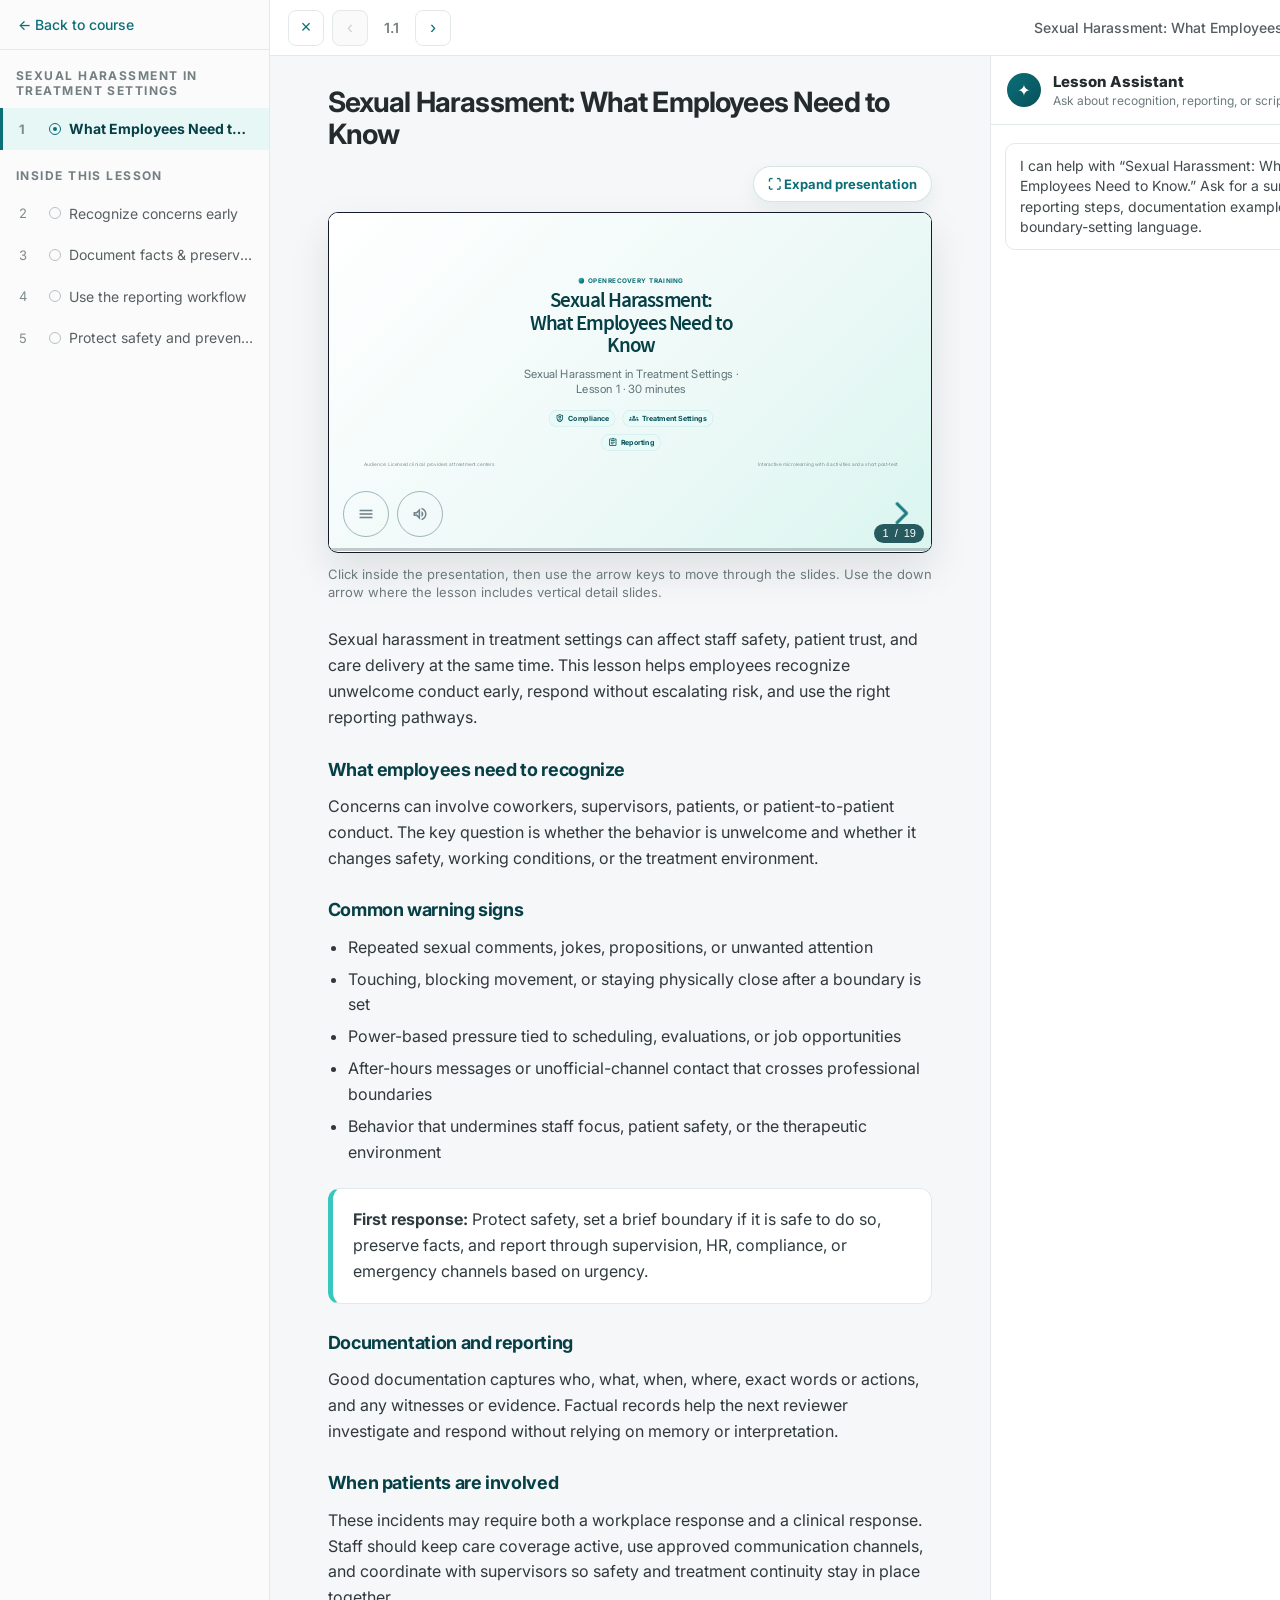
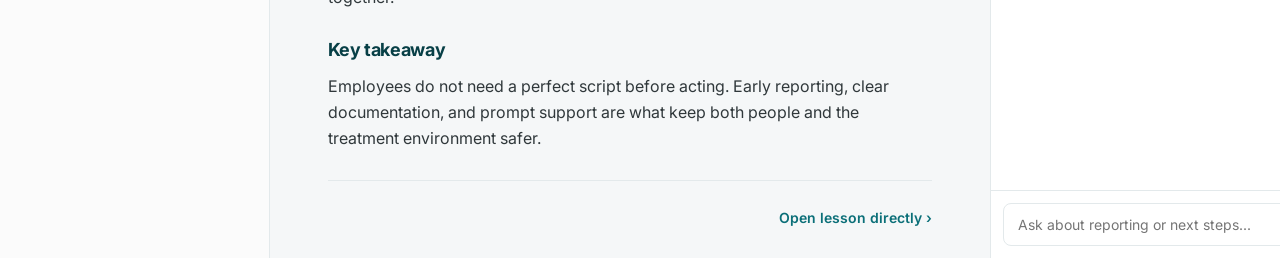
==== commit f1ce9068: "Add guided narration playback and dock bottom controls" ====
--- a/index.html
+++ b/index.html
@@ -469,7 +469,7 @@
 
       <div class="section-label">Sexual Harassment in Treatment Settings</div>
 
-      <a class="lesson-link active" href="./presentations/sexual-harassment-in-treatment-settings/lesson-01-what-employees-need-to-know/index.html?v=20260520-1210">
+      <a class="lesson-link active" href="./presentations/sexual-harassment-in-treatment-settings/lesson-01-what-employees-need-to-know/index.html?v=20260520-1730">
         <span class="lesson-num">1</span>
         <span class="lesson-dot"></span>
         <span class="lesson-title-small">What Employees Need to Know</span>
@@ -477,25 +477,25 @@
 
       <div class="section-label">Inside This Lesson</div>
 
-      <a class="lesson-link" href="./presentations/sexual-harassment-in-treatment-settings/lesson-01-what-employees-need-to-know/index.html?v=20260520-1210">
+      <a class="lesson-link" href="./presentations/sexual-harassment-in-treatment-settings/lesson-01-what-employees-need-to-know/index.html?v=20260520-1730">
         <span class="lesson-num">2</span>
         <span class="lesson-dot"></span>
         <span class="lesson-title-small">Recognize concerns early</span>
       </a>
 
-      <a class="lesson-link" href="./presentations/sexual-harassment-in-treatment-settings/lesson-01-what-employees-need-to-know/index.html?v=20260520-1210">
+      <a class="lesson-link" href="./presentations/sexual-harassment-in-treatment-settings/lesson-01-what-employees-need-to-know/index.html?v=20260520-1730">
         <span class="lesson-num">3</span>
         <span class="lesson-dot"></span>
         <span class="lesson-title-small">Document facts &amp; preserve evidence</span>
       </a>
 
-      <a class="lesson-link" href="./presentations/sexual-harassment-in-treatment-settings/lesson-01-what-employees-need-to-know/index.html?v=20260520-1210">
+      <a class="lesson-link" href="./presentations/sexual-harassment-in-treatment-settings/lesson-01-what-employees-need-to-know/index.html?v=20260520-1730">
         <span class="lesson-num">4</span>
         <span class="lesson-dot"></span>
         <span class="lesson-title-small">Use the reporting workflow</span>
       </a>
 
-      <a class="lesson-link" href="./presentations/sexual-harassment-in-treatment-settings/lesson-01-what-employees-need-to-know/index.html?v=20260520-1210">
+      <a class="lesson-link" href="./presentations/sexual-harassment-in-treatment-settings/lesson-01-what-employees-need-to-know/index.html?v=20260520-1730">
         <span class="lesson-num">5</span>
         <span class="lesson-dot"></span>
         <span class="lesson-title-small">Protect safety and prevent retaliation</span>
@@ -528,7 +528,7 @@
         <div class="deck-frame" id="deckFrame">
           <iframe
             title="Sexual Harassment: What Employees Need to Know slide deck"
-            src="./presentations/sexual-harassment-in-treatment-settings/lesson-01-what-employees-need-to-know/index.html?v=20260520-1210"
+            src="./presentations/sexual-harassment-in-treatment-settings/lesson-01-what-employees-need-to-know/index.html?v=20260520-1730"
             allow="autoplay; fullscreen"
             allowfullscreen
           ></iframe>
@@ -577,7 +577,7 @@
           </p>
 
           <div class="next-row">
-            <a class="next-link" href="./presentations/sexual-harassment-in-treatment-settings/lesson-01-what-employees-need-to-know/index.html?v=20260520-1210">Open lesson directly ›</a>
+            <a class="next-link" href="./presentations/sexual-harassment-in-treatment-settings/lesson-01-what-employees-need-to-know/index.html?v=20260520-1730">Open lesson directly ›</a>
           </div>
         </div>
       </div>
